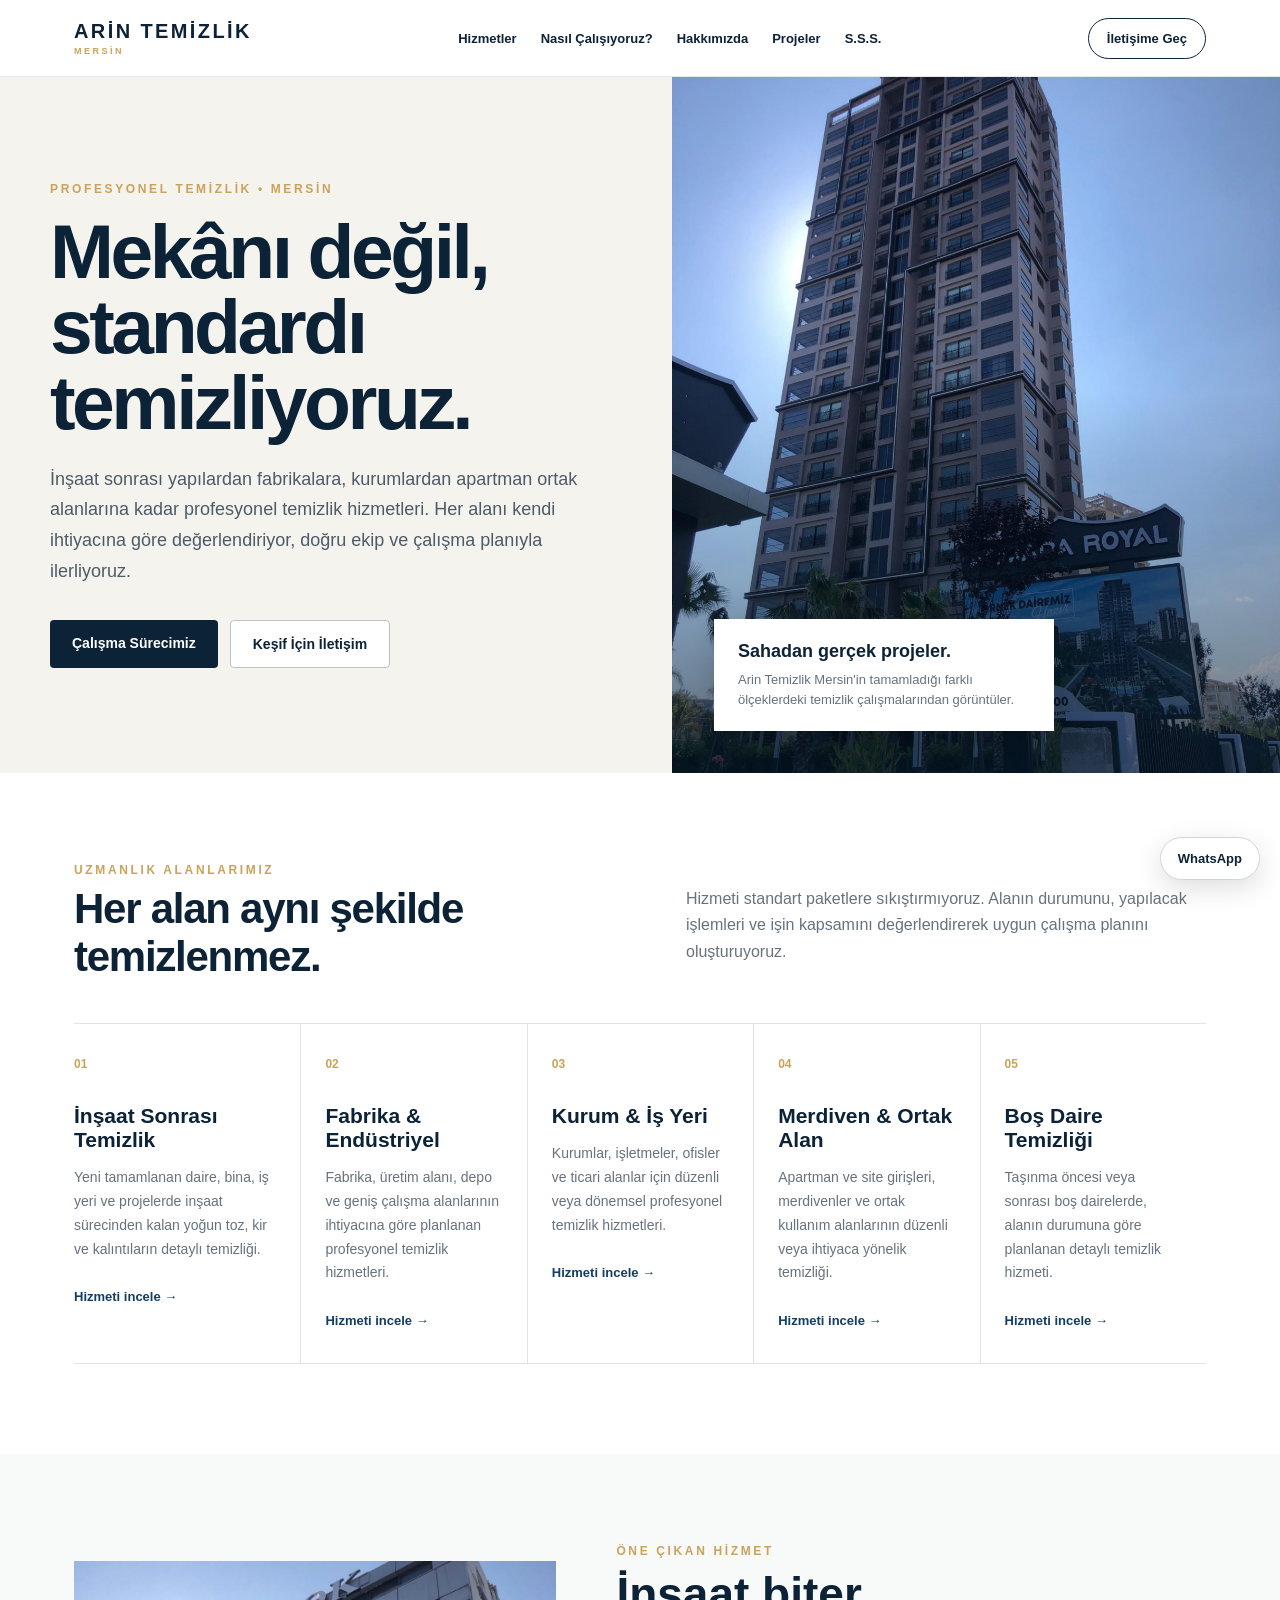
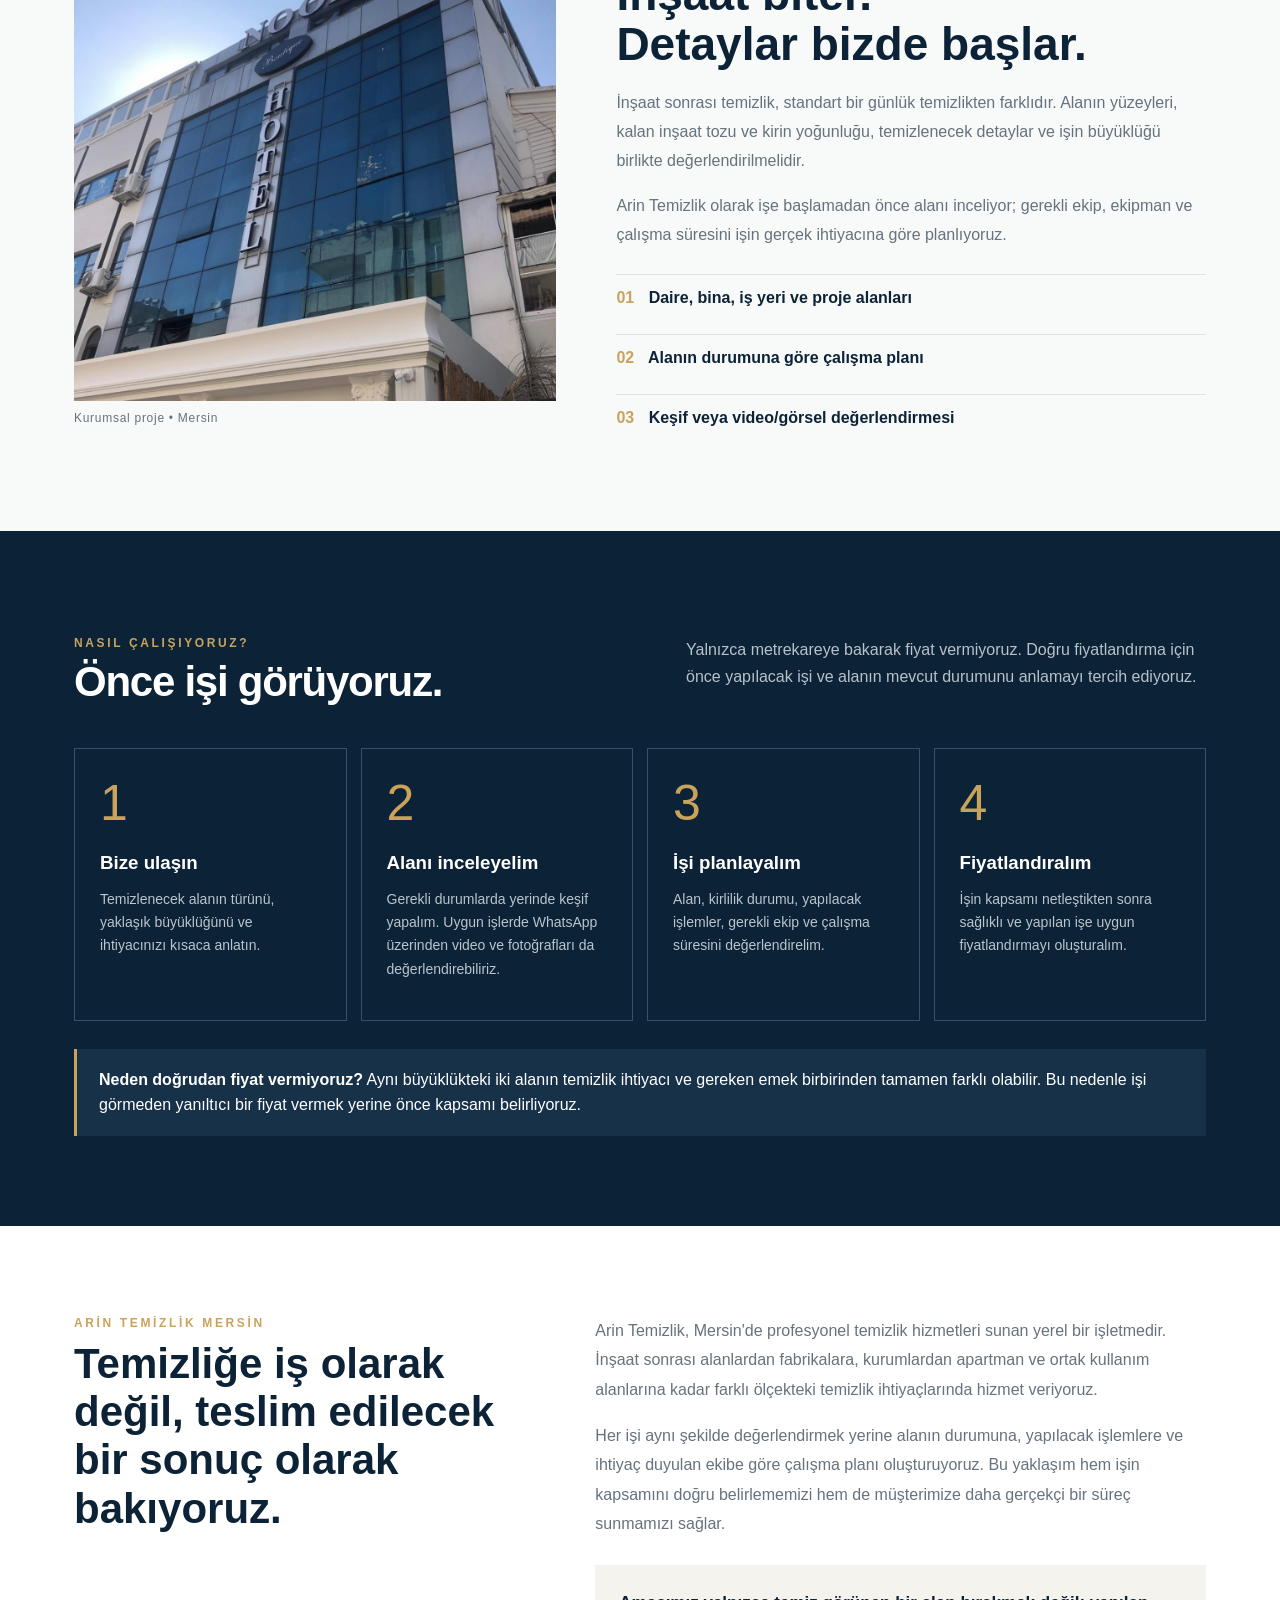
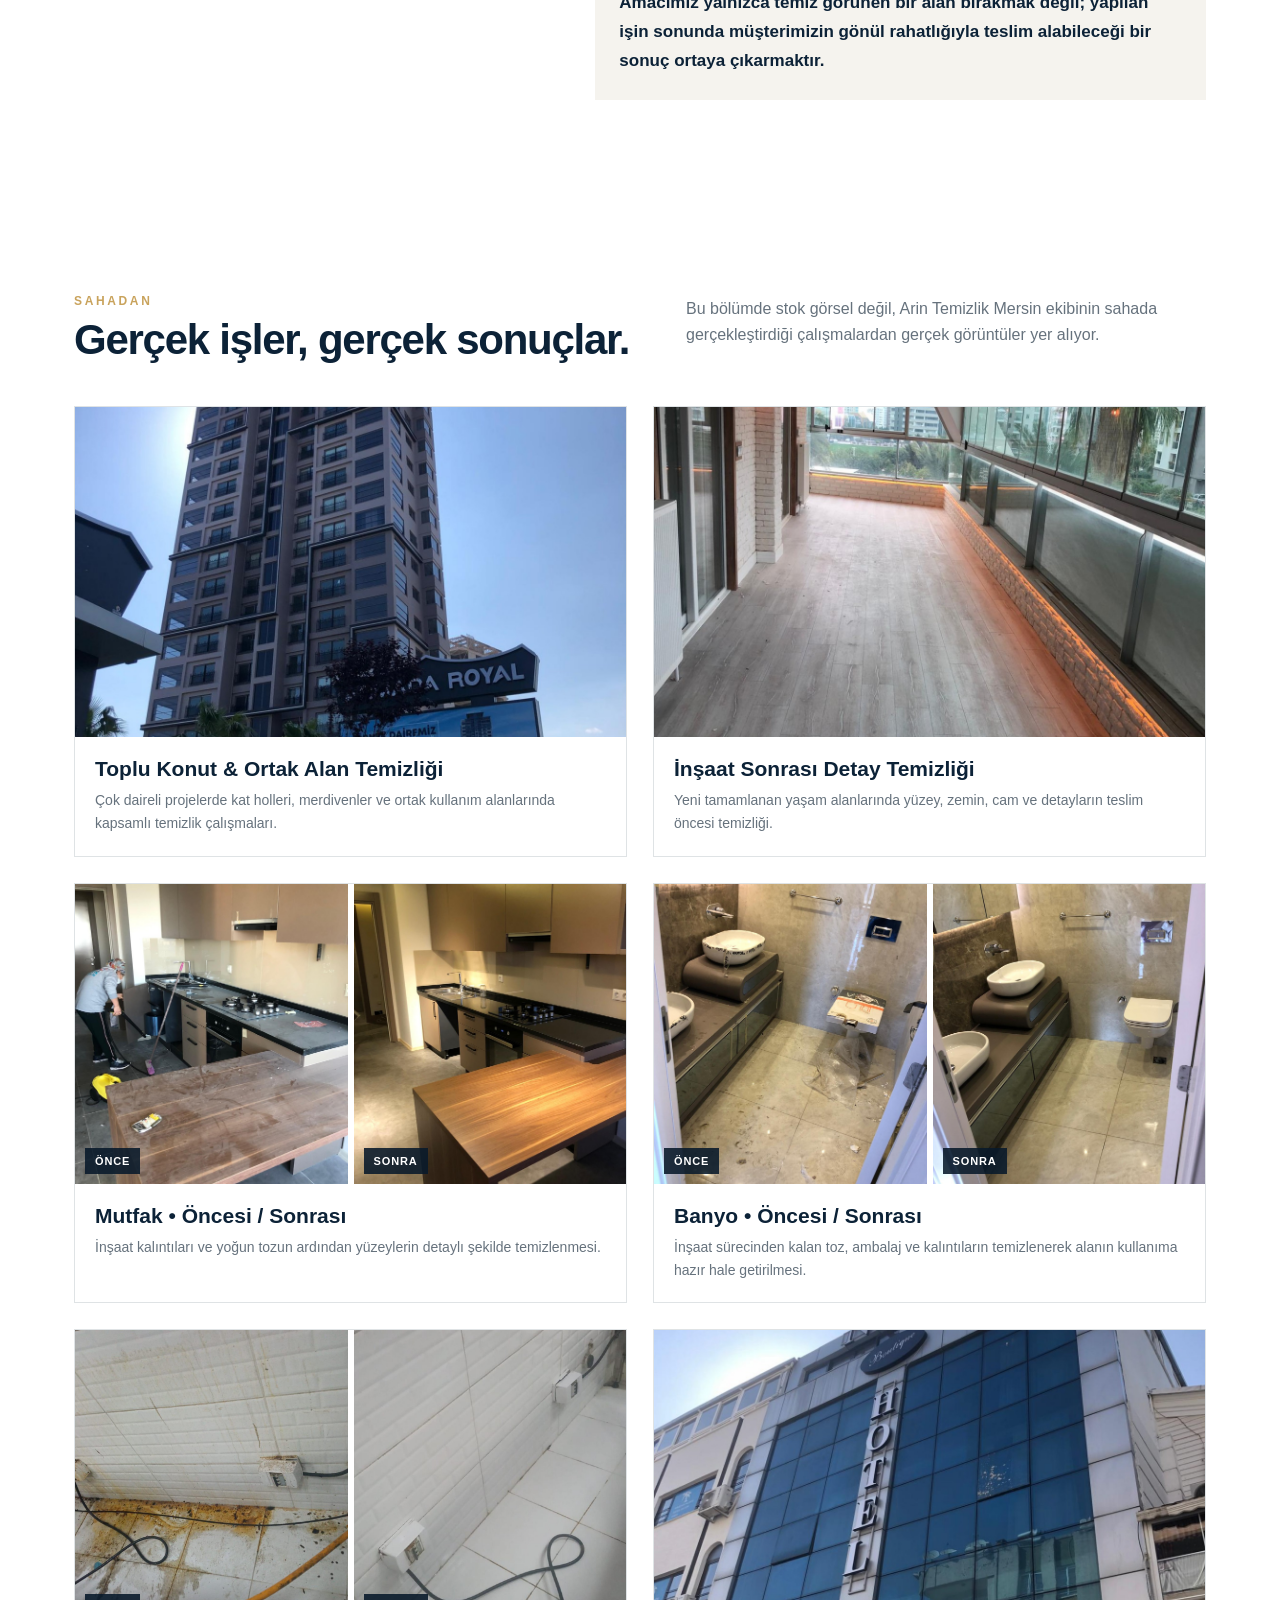
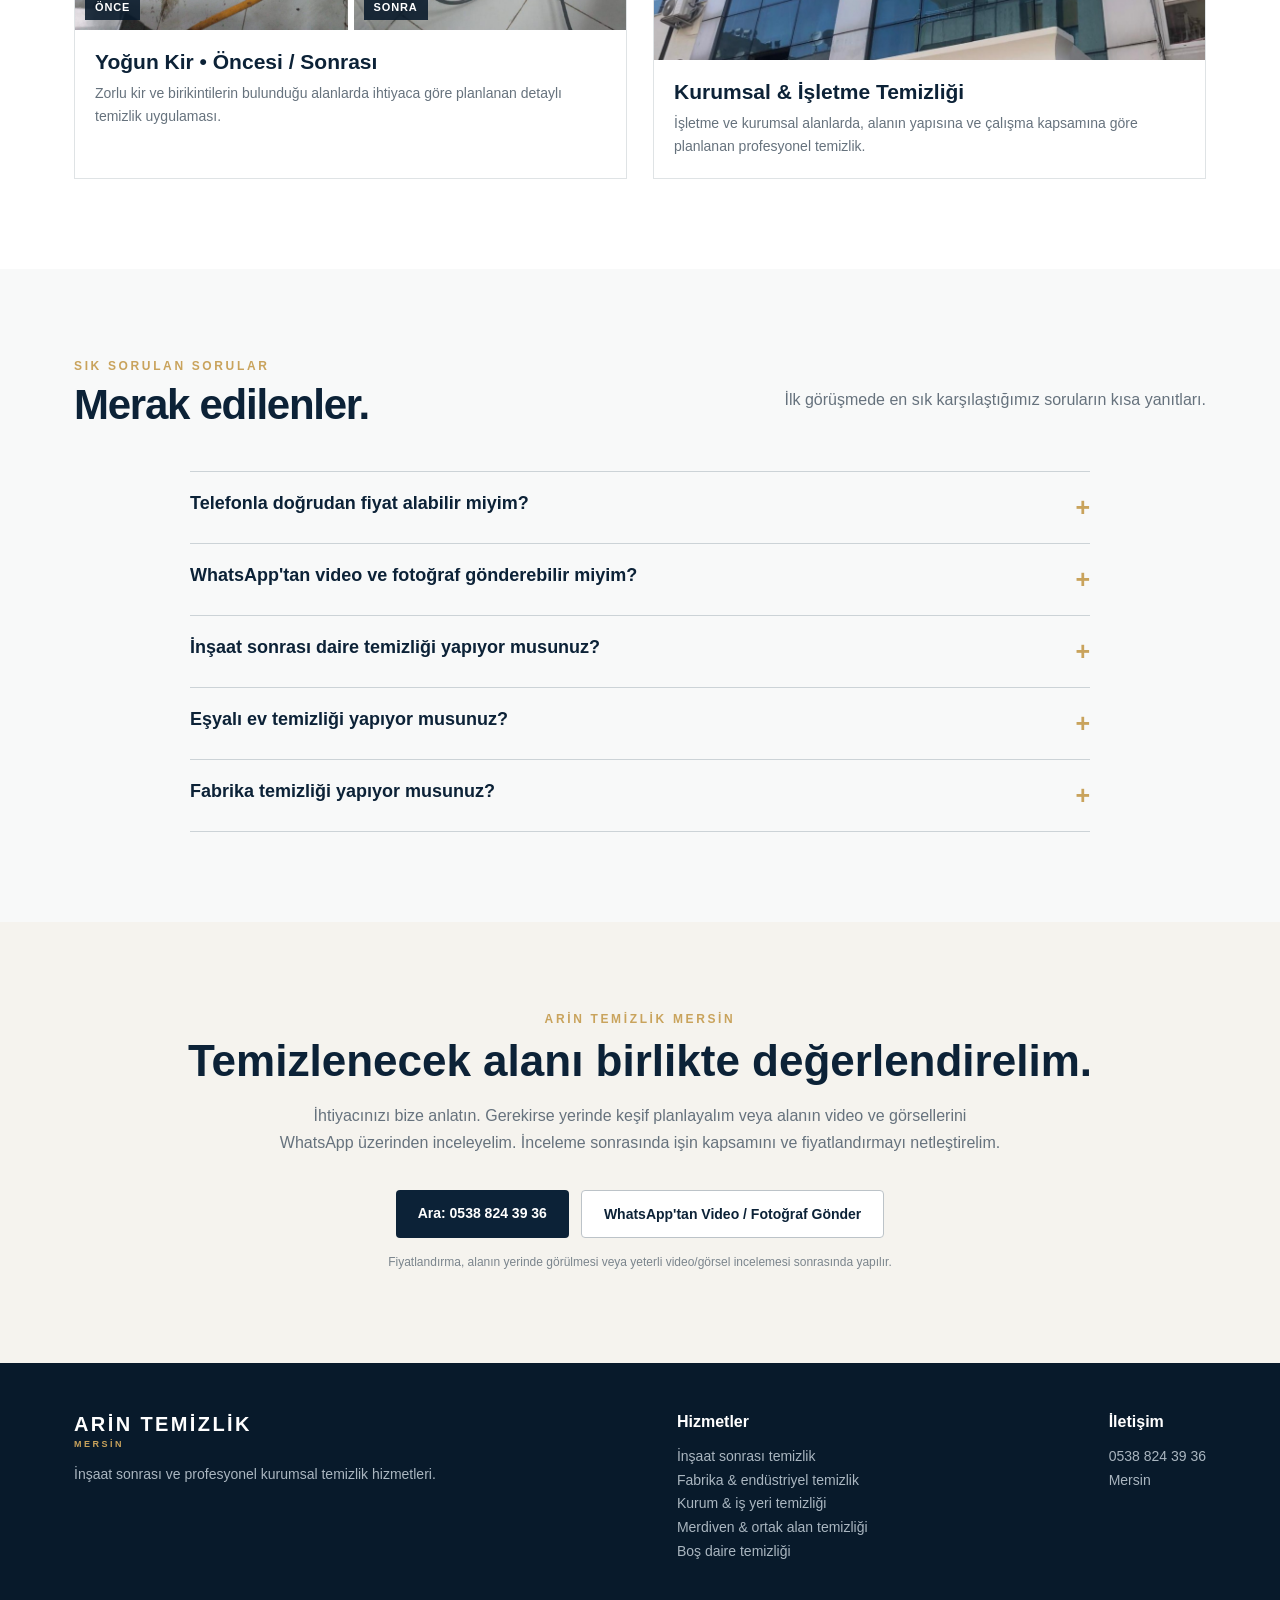
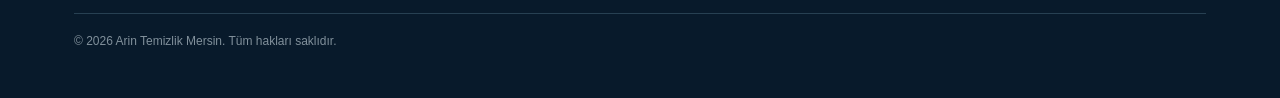
==== index.html @ 048e4264 "Add files via upload" ====
<!doctype html>
<html lang="tr">
<head>
<meta charset="utf-8">
<meta name="viewport" content="width=device-width,initial-scale=1">
<title>Mersin Temizlik Firması | Arin Temizlik Mersin</title>
<meta name="description" content="Arin Temizlik Mersin; inşaat sonrası temizlik, fabrika ve endüstriyel temizlik, kurum, iş yeri, merdiven ve ortak alan temizliği hizmetleri sunar.">
<meta name="robots" content="index,follow,max-image-preview:large">
<link rel="canonical" href="https://arintemizlikmersin.com/">
<meta name="theme-color" content="#0c2237">
<meta property="og:locale" content="tr_TR">
<meta property="og:title" content="Mersin Temizlik Firması | Arin Temizlik Mersin">
<meta property="og:description" content="Mersin'de inşaat sonrası, fabrika, kurum, iş yeri, merdiven ve ortak alan temizliği. Alanı değerlendiriyor, ihtiyaca göre çalışma planı oluşturuyoruz.">
<meta property="og:type" content="website">
<meta property="og:url" content="https://arintemizlikmersin.com/">
<meta property="og:site_name" content="Arin Temizlik Mersin">
<meta name="twitter:card" content="summary">
<meta name="twitter:title" content="Mersin Temizlik Firması | Arin Temizlik Mersin">
<meta name="twitter:description" content="Mersin'de profesyonel inşaat sonrası, fabrika, kurum, iş yeri ve ortak alan temizliği hizmetleri.">
<script type="application/ld+json">
{
  "@context": "https://schema.org",
  "@type": "LocalBusiness",
  "name": "Arin Temizlik Mersin",
  "url": "https://arintemizlikmersin.com/",
  "telephone": "+90 538 824 39 36",
  "description": "Mersin'de inşaat sonrası temizlik, fabrika ve endüstriyel temizlik, kurum ve iş yeri temizliği, merdiven ve ortak alan temizliği hizmetleri.",
  "areaServed": {
    "@type": "City",
    "name": "Mersin"
  },
  "hasOfferCatalog": {
    "@type": "OfferCatalog",
    "name": "Temizlik Hizmetleri",
    "itemListElement": [
      {"@type":"Offer","itemOffered":{"@type":"Service","name":"İnşaat Sonrası Temizlik"}},
      {"@type":"Offer","itemOffered":{"@type":"Service","name":"Fabrika ve Endüstriyel Temizlik"}},
      {"@type":"Offer","itemOffered":{"@type":"Service","name":"Kurum ve İş Yeri Temizliği"}},
      {"@type":"Offer","itemOffered":{"@type":"Service","name":"Merdiven ve Ortak Alan Temizliği"}}
    ]
  }
}
</script>
<style>
:root{--ink:#0c2237;--blue:#123e64;--gold:#c9a35c;--paper:#f5f3ee;--white:#fff;--muted:#66727d;--line:#dfe3e5}
*{box-sizing:border-box}html{scroll-behavior:smooth}body{margin:0;font-family:Inter,Segoe UI,Arial,sans-serif;color:var(--ink);background:#fff}a{text-decoration:none;color:inherit}.wrap{max-width:1180px;margin:auto;padding:0 24px}
header{position:sticky;top:0;z-index:20;background:rgba(255,255,255,.96);border-bottom:1px solid #e8e8e8;backdrop-filter:blur(8px)}nav{min-height:76px;display:flex;align-items:center;justify-content:space-between;gap:20px}.brand{font-weight:900;letter-spacing:.12em;font-size:20px}.brand small{display:block;font-size:9px;letter-spacing:.28em;color:var(--gold);margin-top:3px}.links{display:flex;gap:24px;font-size:13px;font-weight:750}.contact{padding:12px 18px;border:1px solid var(--ink);border-radius:999px;font-weight:800;font-size:13px}
.hero{min-height:680px;display:grid;grid-template-columns:1.05fr .95fr;background:var(--paper)}.hero-copy{padding:105px max(24px,calc((100vw - 1180px)/2));padding-right:60px;align-self:center}.eyebrow{font-size:12px;font-weight:800;letter-spacing:.22em;color:var(--gold);text-transform:uppercase}.hero h1{font-size:clamp(46px,6vw,82px);line-height:.98;margin:18px 0 24px;letter-spacing:-.045em}.hero p{font-size:18px;line-height:1.7;color:#4d5b67;max-width:620px}.actions{display:flex;gap:12px;margin-top:34px;flex-wrap:wrap}.btn{padding:15px 22px;border-radius:4px;font-weight:800;font-size:14px;display:inline-block}.primary{background:var(--ink);color:white}.secondary{border:1px solid #bcc3c8;background:white}.visual{min-height:620px;background:url("images/konut-projesi.jpg") center/cover no-repeat;display:flex;align-items:flex-end;padding:42px;position:relative;overflow:hidden}.visual:after{content:"";position:absolute;inset:0;background:linear-gradient(180deg,transparent 45%,rgba(8,26,43,.58))}.visual-card{position:relative;z-index:1;background:white;padding:22px 24px;width:340px;box-shadow:0 12px 40px #0003}.visual-card b{display:block;font-size:18px;margin-bottom:8px}.visual-card span{font-size:13px;color:var(--muted);line-height:1.5}
section{padding:90px 0}.section-head{display:flex;justify-content:space-between;gap:40px;align-items:end;margin-bottom:42px}.section-head h2{font-size:42px;margin:8px 0 0;letter-spacing:-.03em}.section-head p{max-width:520px;color:var(--muted);line-height:1.65}.services{display:grid;grid-template-columns:repeat(5,1fr);border-top:1px solid var(--line)}.service{padding:30px 24px 34px 0;border-bottom:1px solid var(--line)}.service+.service{padding-left:24px;border-left:1px solid var(--line)}.num{font-size:12px;color:var(--gold);font-weight:900}.service h3{font-size:21px;margin:32px 0 12px}.service p{color:var(--muted);font-size:14px;line-height:1.7}.service-link{display:inline-block;margin-top:14px;font-size:13px;font-weight:850;color:var(--blue)}
.featured{background:#f8f9f9}.featured-grid{display:grid;grid-template-columns:.9fr 1.1fr;gap:60px;align-items:center}.featured-card{min-height:440px;background:url("images/otel-projesi.jpg") center/cover no-repeat}.featured-copy h2{font-size:46px;line-height:1.08;margin:12px 0 20px}.featured-copy p{color:var(--muted);line-height:1.8}.ticks{display:grid;gap:13px;margin-top:25px}.tick{padding:14px 0;border-top:1px solid var(--line);font-weight:750}.tick span{color:var(--gold);margin-right:10px}
.process{background:var(--ink);color:white}.process .section-head p{color:#b8c2ca}.steps{display:grid;grid-template-columns:repeat(4,1fr);gap:14px}.step{border:1px solid #365067;padding:25px;min-height:235px}.step strong{font-size:50px;color:var(--gold);font-weight:300}.step h3{margin:20px 0 10px}.step p{color:#bac5cd;line-height:1.65;font-size:14px}.note{margin-top:28px;padding:18px 22px;background:#173149;border-left:3px solid var(--gold);line-height:1.6}
.about-grid{display:grid;grid-template-columns:.85fr 1.15fr;gap:70px}.about-grid h2{font-size:42px;line-height:1.15;margin:10px 0}.about-copy p{font-size:16px;color:var(--muted);line-height:1.85;margin-top:0}.promise{margin-top:26px;padding:24px;background:var(--paper);font-size:17px;line-height:1.7;font-weight:700}
.projects{display:grid;grid-template-columns:repeat(2,1fr);gap:26px}.project-card{border:1px solid var(--line);background:#fff;overflow:hidden}.project-card img{width:100%;height:330px;object-fit:cover;display:block}.project-copy{padding:20px}.project-copy h3{margin:0 0 8px;font-size:21px}.project-copy p{margin:0;color:var(--muted);font-size:14px;line-height:1.65}.before-after{display:grid;grid-template-columns:1fr 1fr;gap:6px}.before-after figure{margin:0;position:relative}.before-after img{height:300px}.before-after figcaption{position:absolute;left:10px;bottom:10px;background:rgba(8,26,43,.88);color:white;padding:7px 10px;font-size:11px;font-weight:800;letter-spacing:.08em}.caption{font-size:12px;letter-spacing:.06em;margin-top:10px;color:var(--muted)}
.faq{background:#f8f9f9}.faq-list{max-width:900px;margin:auto}.faq details{border-top:1px solid #ccd3d7;padding:21px 0}.faq details:last-child{border-bottom:1px solid #ccd3d7}.faq summary{cursor:pointer;font-size:18px;font-weight:800;list-style:none;display:flex;justify-content:space-between;gap:20px}.faq summary:after{content:"+";color:var(--gold);font-size:25px}.faq details[open] summary:after{content:"–"}.faq details p{color:var(--muted);line-height:1.75;max-width:780px;margin:15px 0 3px}
.cta{background:var(--paper);text-align:center}.cta h2{font-size:44px;margin:10px 0 16px}.cta p{max-width:730px;margin:auto;color:var(--muted);line-height:1.7}.cta .actions{justify-content:center}.micro{font-size:12px!important;margin-top:14px!important;color:#7b858d!important}
.footer{background:#081a2b;color:white;padding:50px 0}.footer-grid{display:flex;justify-content:space-between;gap:30px}.footer p{color:#aab6c0;line-height:1.7;font-size:14px}.legal{margin-top:35px;padding-top:20px;border-top:1px solid #274052;color:#81909b;font-size:12px}.wa-float{position:fixed;right:20px;bottom:20px;z-index:30;background:#fff;border:1px solid #cfd5d9;box-shadow:0 8px 28px #0002;border-radius:999px;padding:13px 17px;font-weight:900;font-size:13px}
@media(max-width:900px){.links{display:none}.hero{grid-template-columns:1fr}.hero-copy{padding:70px 24px}.visual{min-height:420px}.services{grid-template-columns:1fr 1fr}.steps{grid-template-columns:1fr 1fr}.featured-grid,.about-grid{grid-template-columns:1fr}.projects{grid-template-columns:1fr}.footer-grid{display:block}.section-head{display:block}.service:nth-child(3){border-left:0;padding-left:0}.hero h1{font-size:52px}}
@media(max-width:560px){section{padding:68px 0}.services,.steps{grid-template-columns:1fr}.service+.service{border-left:0;padding-left:0}.contact{font-size:12px;padding:10px 12px}.cta h2,.section-head h2,.about-grid h2,.featured-copy h2{font-size:34px}.hero h1{font-size:46px}.visual{min-height:330px;padding:22px}.visual-card{width:100%}.wa-float{right:12px;bottom:12px}}
</style>
</head>
<body>
<header><div class="wrap"><nav><div class="brand">ARİN TEMİZLİK<small>MERSİN</small></div><div class="links"><a href="#hizmetler">Hizmetler</a><a href="#surec">Nasıl Çalışıyoruz?</a><a href="#hakkimizda">Hakkımızda</a><a href="#projeler">Projeler</a><a href="#sss">S.S.S.</a></div><a class="contact" href="#iletisim">İletişime Geç</a></nav></div></header>
<main>
<div class="hero"><div class="hero-copy"><div class="eyebrow">Profesyonel temizlik • Mersin</div><h1>Mekânı değil,<br>standardı temizliyoruz.</h1><p>İnşaat sonrası yapılardan fabrikalara, kurumlardan apartman ortak alanlarına kadar profesyonel temizlik hizmetleri. Her alanı kendi ihtiyacına göre değerlendiriyor, doğru ekip ve çalışma planıyla ilerliyoruz.</p><div class="actions"><a class="btn primary" href="#surec">Çalışma Sürecimiz</a><a class="btn secondary" href="#iletisim">Keşif İçin İletişim</a></div></div><div class="visual"><div class="visual-card"><b>Sahadan gerçek projeler.</b><span>Arin Temizlik Mersin'in tamamladığı farklı ölçeklerdeki temizlik çalışmalarından görüntüler.</span></div></div></div>
<section id="hizmetler"><div class="wrap"><div class="section-head"><div><div class="eyebrow">Uzmanlık alanlarımız</div><h2>Her alan aynı şekilde temizlenmez.</h2></div><p>Hizmeti standart paketlere sıkıştırmıyoruz. Alanın durumunu, yapılacak işlemleri ve işin kapsamını değerlendirerek uygun çalışma planını oluşturuyoruz.</p></div><div class="services">
<article class="service"><span class="num">01</span><h3><a href="insaat-sonrasi-temizlik-mersin.html">İnşaat Sonrası Temizlik</a></h3><p>Yeni tamamlanan daire, bina, iş yeri ve projelerde inşaat sürecinden kalan yoğun toz, kir ve kalıntıların detaylı temizliği.</p><a class="service-link" href="insaat-sonrasi-temizlik-mersin.html">Hizmeti incele →</a></article>
<article class="service"><span class="num">02</span><h3><a href="fabrika-endustriyel-temizlik-mersin.html">Fabrika & Endüstriyel</a></h3><p>Fabrika, üretim alanı, depo ve geniş çalışma alanlarının ihtiyacına göre planlanan profesyonel temizlik hizmetleri.</p><a class="service-link" href="fabrika-endustriyel-temizlik-mersin.html">Hizmeti incele →</a></article>
<article class="service"><span class="num">03</span><h3><a href="kurum-is-yeri-temizligi-mersin.html">Kurum & İş Yeri</a></h3><p>Kurumlar, işletmeler, ofisler ve ticari alanlar için düzenli veya dönemsel profesyonel temizlik hizmetleri.</p><a class="service-link" href="kurum-is-yeri-temizligi-mersin.html">Hizmeti incele →</a></article>
<article class="service"><span class="num">04</span><h3><a href="merdiven-ortak-alan-temizligi-mersin.html">Merdiven & Ortak Alan</a></h3><p>Apartman ve site girişleri, merdivenler ve ortak kullanım alanlarının düzenli veya ihtiyaca yönelik temizliği.</p><a class="service-link" href="merdiven-ortak-alan-temizligi-mersin.html">Hizmeti incele →</a></article>
<article class="service"><span class="num">05</span><h3><a href="bos-daire-temizligi-mersin.html">Boş Daire Temizliği</a></h3><p>Taşınma öncesi veya sonrası boş dairelerde, alanın durumuna göre planlanan detaylı temizlik hizmeti.</p><a class="service-link" href="bos-daire-temizligi-mersin.html">Hizmeti incele →</a></article>
</div></div></section>
<section class="featured"><div class="wrap"><div class="featured-grid"><div><div class="featured-card" role="img" aria-label="Arin Temizlik Mersin tarafından temizliği yapılan kurumsal proje"></div><div class="caption">Kurumsal proje • Mersin</div></div><div class="featured-copy"><div class="eyebrow">Öne çıkan hizmet</div><h2>İnşaat biter.<br>Detaylar bizde başlar.</h2><p>İnşaat sonrası temizlik, standart bir günlük temizlikten farklıdır. Alanın yüzeyleri, kalan inşaat tozu ve kirin yoğunluğu, temizlenecek detaylar ve işin büyüklüğü birlikte değerlendirilmelidir.</p><p>Arin Temizlik olarak işe başlamadan önce alanı inceliyor; gerekli ekip, ekipman ve çalışma süresini işin gerçek ihtiyacına göre planlıyoruz.</p><div class="ticks"><div class="tick"><span>01</span> Daire, bina, iş yeri ve proje alanları</div><div class="tick"><span>02</span> Alanın durumuna göre çalışma planı</div><div class="tick"><span>03</span> Keşif veya video/görsel değerlendirmesi</div></div></div></div></div></section>
<section class="process" id="surec"><div class="wrap"><div class="section-head"><div><div class="eyebrow">Nasıl çalışıyoruz?</div><h2>Önce işi görüyoruz.</h2></div><p>Yalnızca metrekareye bakarak fiyat vermiyoruz. Doğru fiyatlandırma için önce yapılacak işi ve alanın mevcut durumunu anlamayı tercih ediyoruz.</p></div><div class="steps"><div class="step"><strong>1</strong><h3>Bize ulaşın</h3><p>Temizlenecek alanın türünü, yaklaşık büyüklüğünü ve ihtiyacınızı kısaca anlatın.</p></div><div class="step"><strong>2</strong><h3>Alanı inceleyelim</h3><p>Gerekli durumlarda yerinde keşif yapalım. Uygun işlerde WhatsApp üzerinden video ve fotoğrafları da değerlendirebiliriz.</p></div><div class="step"><strong>3</strong><h3>İşi planlayalım</h3><p>Alan, kirlilik durumu, yapılacak işlemler, gerekli ekip ve çalışma süresini değerlendirelim.</p></div><div class="step"><strong>4</strong><h3>Fiyatlandıralım</h3><p>İşin kapsamı netleştikten sonra sağlıklı ve yapılan işe uygun fiyatlandırmayı oluşturalım.</p></div></div><div class="note"><b>Neden doğrudan fiyat vermiyoruz?</b> Aynı büyüklükteki iki alanın temizlik ihtiyacı ve gereken emek birbirinden tamamen farklı olabilir. Bu nedenle işi görmeden yanıltıcı bir fiyat vermek yerine önce kapsamı belirliyoruz.</div></div></section>
<section id="hakkimizda"><div class="wrap"><div class="about-grid"><div><div class="eyebrow">Arin Temizlik Mersin</div><h2>Temizliğe iş olarak değil, teslim edilecek bir sonuç olarak bakıyoruz.</h2></div><div class="about-copy"><p>Arin Temizlik, Mersin'de profesyonel temizlik hizmetleri sunan yerel bir işletmedir. İnşaat sonrası alanlardan fabrikalara, kurumlardan apartman ve ortak kullanım alanlarına kadar farklı ölçekteki temizlik ihtiyaçlarında hizmet veriyoruz.</p><p>Her işi aynı şekilde değerlendirmek yerine alanın durumuna, yapılacak işlemlere ve ihtiyaç duyulan ekibe göre çalışma planı oluşturuyoruz. Bu yaklaşım hem işin kapsamını doğru belirlememizi hem de müşterimize daha gerçekçi bir süreç sunmamızı sağlar.</p><div class="promise">Amacımız yalnızca temiz görünen bir alan bırakmak değil; yapılan işin sonunda müşterimizin gönül rahatlığıyla teslim alabileceği bir sonuç ortaya çıkarmaktır.</div></div></div></div></section>
<section id="projeler"><div class="wrap"><div class="section-head"><div><div class="eyebrow">Sahadan</div><h2>Gerçek işler, gerçek sonuçlar.</h2></div><p>Bu bölümde stok görsel değil, Arin Temizlik Mersin ekibinin sahada gerçekleştirdiği çalışmalardan gerçek görüntüler yer alıyor.</p></div><div class="projects" id="projects-grid">
<article class="project-card"><img src="images/konut-projesi.jpg" alt="Mersin'de büyük ölçekli konut projesi temizlik çalışması" loading="lazy"><div class="project-copy"><h3>Toplu Konut & Ortak Alan Temizliği</h3><p>Çok daireli projelerde kat holleri, merdivenler ve ortak kullanım alanlarında kapsamlı temizlik çalışmaları.</p></div></article>
<article class="project-card"><img src="images/balkon-temizlik.jpg" alt="Mersin inşaat sonrası balkon ve cam temizliği" loading="lazy"><div class="project-copy"><h3>İnşaat Sonrası Detay Temizliği</h3><p>Yeni tamamlanan yaşam alanlarında yüzey, zemin, cam ve detayların teslim öncesi temizliği.</p></div></article>
<article class="project-card"><div class="before-after"><figure><img src="images/mutfak-once.jpg" alt="İnşaat sonrası mutfak temizliği öncesi" loading="lazy"><figcaption>ÖNCE</figcaption></figure><figure><img src="images/mutfak-sonra.jpg" alt="İnşaat sonrası mutfak temizliği sonrası" loading="lazy"><figcaption>SONRA</figcaption></figure></div><div class="project-copy"><h3>Mutfak • Öncesi / Sonrası</h3><p>İnşaat kalıntıları ve yoğun tozun ardından yüzeylerin detaylı şekilde temizlenmesi.</p></div></article>
<article class="project-card"><div class="before-after"><figure><img src="images/banyo-once.jpg" alt="İnşaat sonrası banyo temizliği öncesi" loading="lazy"><figcaption>ÖNCE</figcaption></figure><figure><img src="images/banyo-sonra.jpg" alt="İnşaat sonrası banyo temizliği sonrası" loading="lazy"><figcaption>SONRA</figcaption></figure></div><div class="project-copy"><h3>Banyo • Öncesi / Sonrası</h3><p>İnşaat sürecinden kalan toz, ambalaj ve kalıntıların temizlenerek alanın kullanıma hazır hale getirilmesi.</p></div></article>
<article class="project-card"><div class="before-after"><figure><img src="images/yogun-kir-once.jpg" alt="Yoğun kirli yüzey temizlik öncesi" loading="lazy"><figcaption>ÖNCE</figcaption></figure><figure><img src="images/yogun-kir-sonra.jpg" alt="Yoğun kirli yüzey temizlik sonrası" loading="lazy"><figcaption>SONRA</figcaption></figure></div><div class="project-copy"><h3>Yoğun Kir • Öncesi / Sonrası</h3><p>Zorlu kir ve birikintilerin bulunduğu alanlarda ihtiyaca göre planlanan detaylı temizlik uygulaması.</p></div></article>
<article class="project-card"><img src="images/otel-projesi.jpg" alt="Mersin kurumsal işletme temizlik projesi" loading="lazy"><div class="project-copy"><h3>Kurumsal & İşletme Temizliği</h3><p>İşletme ve kurumsal alanlarda, alanın yapısına ve çalışma kapsamına göre planlanan profesyonel temizlik.</p></div></article>
</div></div></section>
<section class="faq" id="sss"><div class="wrap"><div class="section-head"><div><div class="eyebrow">Sık sorulan sorular</div><h2>Merak edilenler.</h2></div><p>İlk görüşmede en sık karşılaştığımız soruların kısa yanıtları.</p></div><div class="faq-list"><details><summary>Telefonla doğrudan fiyat alabilir miyim?</summary><p>Temizlik ihtiyacı her alanda farklı olduğu için yalnızca metrekare üzerinden fiyatlandırma yapmıyoruz. Alanı yerinde gördükten veya uygun durumlarda video ve fotoğrafları inceledikten sonra işin kapsamına göre fiyatlandırma yapıyoruz.</p></details><details><summary>WhatsApp'tan video ve fotoğraf gönderebilir miyim?</summary><p>Evet. Temizlenecek alanı mümkün olduğunca detaylı gösterecek video ve fotoğrafları WhatsApp üzerinden gönderebilirsiniz. Görseller yeterli olmadığında yerinde keşif planlayabiliriz.</p></details><details><summary>İnşaat sonrası daire temizliği yapıyor musunuz?</summary><p>Evet. İnşaat sonrası temizlik temel hizmetlerimizden biridir. Yeni tamamlanan daire, bina, iş yeri ve proje alanlarını işin durumuna göre değerlendiriyoruz.</p></details><details><summary>Eşyalı ev temizliği yapıyor musunuz?</summary><p>Hayır. Hizmetlerimiz ağırlıklı olarak inşaat sonrası alanlar, fabrikalar, kurumlar, iş yerleri, apartmanlar, merdivenler ve ortak kullanım alanlarına yöneliktir.</p></details><details><summary>Fabrika temizliği yapıyor musunuz?</summary><p>Evet. Fabrika, üretim alanı ve depo gibi geniş alanlarda yapılacak çalışma incelendikten sonra gerekli ekip ve çalışma planı oluşturulur.</p></details></div></div></section>
<section class="cta" id="iletisim"><div class="wrap"><div class="eyebrow">Arin Temizlik Mersin</div><h2>Temizlenecek alanı birlikte değerlendirelim.</h2><p>İhtiyacınızı bize anlatın. Gerekirse yerinde keşif planlayalım veya alanın video ve görsellerini WhatsApp üzerinden inceleyelim. İnceleme sonrasında işin kapsamını ve fiyatlandırmayı netleştirelim.</p><div class="actions"><a class="btn primary" href="tel:+905388243936">Ara: 0538 824 39 36</a><a class="btn secondary" href="https://wa.me/905388243936?text=Merhaba%2C%20Arin%20Temizlik%27ten%20hizmet%20hakk%C4%B1nda%20bilgi%20almak%20istiyorum.%20Temizlenecek%20alan%C4%B1n%20video%20ve%20foto%C4%9Fraflar%C4%B1n%C4%B1%20payla%C5%9Fabilirim." target="_blank" rel="noopener">WhatsApp'tan Video / Fotoğraf Gönder</a></div><p class="micro">Fiyatlandırma, alanın yerinde görülmesi veya yeterli video/görsel incelemesi sonrasında yapılır.</p></div></section>
</main>
<footer class="footer"><div class="wrap"><div class="footer-grid"><div><div class="brand">ARİN TEMİZLİK<small>MERSİN</small></div><p>İnşaat sonrası ve profesyonel kurumsal temizlik hizmetleri.</p></div><div><b>Hizmetler</b><p><a href="insaat-sonrasi-temizlik-mersin.html">İnşaat sonrası temizlik</a><br><a href="fabrika-endustriyel-temizlik-mersin.html">Fabrika & endüstriyel temizlik</a><br><a href="kurum-is-yeri-temizligi-mersin.html">Kurum & iş yeri temizliği</a><br><a href="merdiven-ortak-alan-temizligi-mersin.html">Merdiven & ortak alan temizliği</a><br><a href="bos-daire-temizligi-mersin.html">Boş daire temizliği</a></p></div><div><b>İletişim</b><p><a href="tel:+905388243936">0538 824 39 36</a><br>Mersin</p></div></div><div class="legal">© 2026 Arin Temizlik Mersin. Tüm hakları saklıdır.</div></div></footer>
<a class="wa-float" href="https://wa.me/905388243936?text=Merhaba%2C%20Arin%20Temizlik%27ten%20hizmet%20hakk%C4%B1nda%20bilgi%20almak%20istiyorum.%20Temizlenecek%20alan%C4%B1n%20video%20ve%20foto%C4%9Fraflar%C4%B1n%C4%B1%20payla%C5%9Fabilirim." target="_blank" rel="noopener">WhatsApp</a>

<script>
(function () {
  const grid = document.getElementById('projects-grid');
  if (!grid) return;

  function esc(value) {
    return String(value || '').replace(/[&<>"']/g, function (c) {
      return {'&':'&amp;','<':'&lt;','>':'&gt;','"':'&quot;',"'":'&#039;'}[c];
    });
  }

  function normalizePath(p) {
    if (!p) return '';
    return p.startsWith('/') ? p : '/' + p;
  }

  fetch('/content/projects.json', { cache: 'no-store' })
    .then(function (r) {
      if (!r.ok) throw new Error('project data not found');
      return r.json();
    })
    .then(function (data) {
      if (!data || !Array.isArray(data.projects) || !data.projects.length) return;

      const cards = data.projects.map(function (p) {
        const title = esc(p.title);
        const desc = esc(p.description);
        const alt = esc(p.alt || p.title || 'Arin Temizlik Mersin proje fotoğrafı');

        if (p.type === 'before_after' && p.image_before && p.image_after) {
          return '<article class="project-card">' +
            '<div class="before-after">' +
              '<figure><img src="' + esc(normalizePath(p.image_before)) + '" alt="' + alt + ' öncesi" loading="lazy"><figcaption>ÖNCE</figcaption></figure>' +
              '<figure><img src="' + esc(normalizePath(p.image_after)) + '" alt="' + alt + ' sonrası" loading="lazy"><figcaption>SONRA</figcaption></figure>' +
            '</div>' +
            '<div class="project-copy"><h3>' + title + '</h3><p>' + desc + '</p></div>' +
          '</article>';
        }

        if (p.image) {
          return '<article class="project-card">' +
            '<img src="' + esc(normalizePath(p.image)) + '" alt="' + alt + '" loading="lazy">' +
            '<div class="project-copy"><h3>' + title + '</h3><p>' + desc + '</p></div>' +
          '</article>';
        }

        return '';
      }).join('');

      if (cards) grid.innerHTML = cards;
    })
    .catch(function () {
      // Mevcut HTML kartları yedek olarak ekranda kalır.
    });
})();
</script>

</body>
</html>
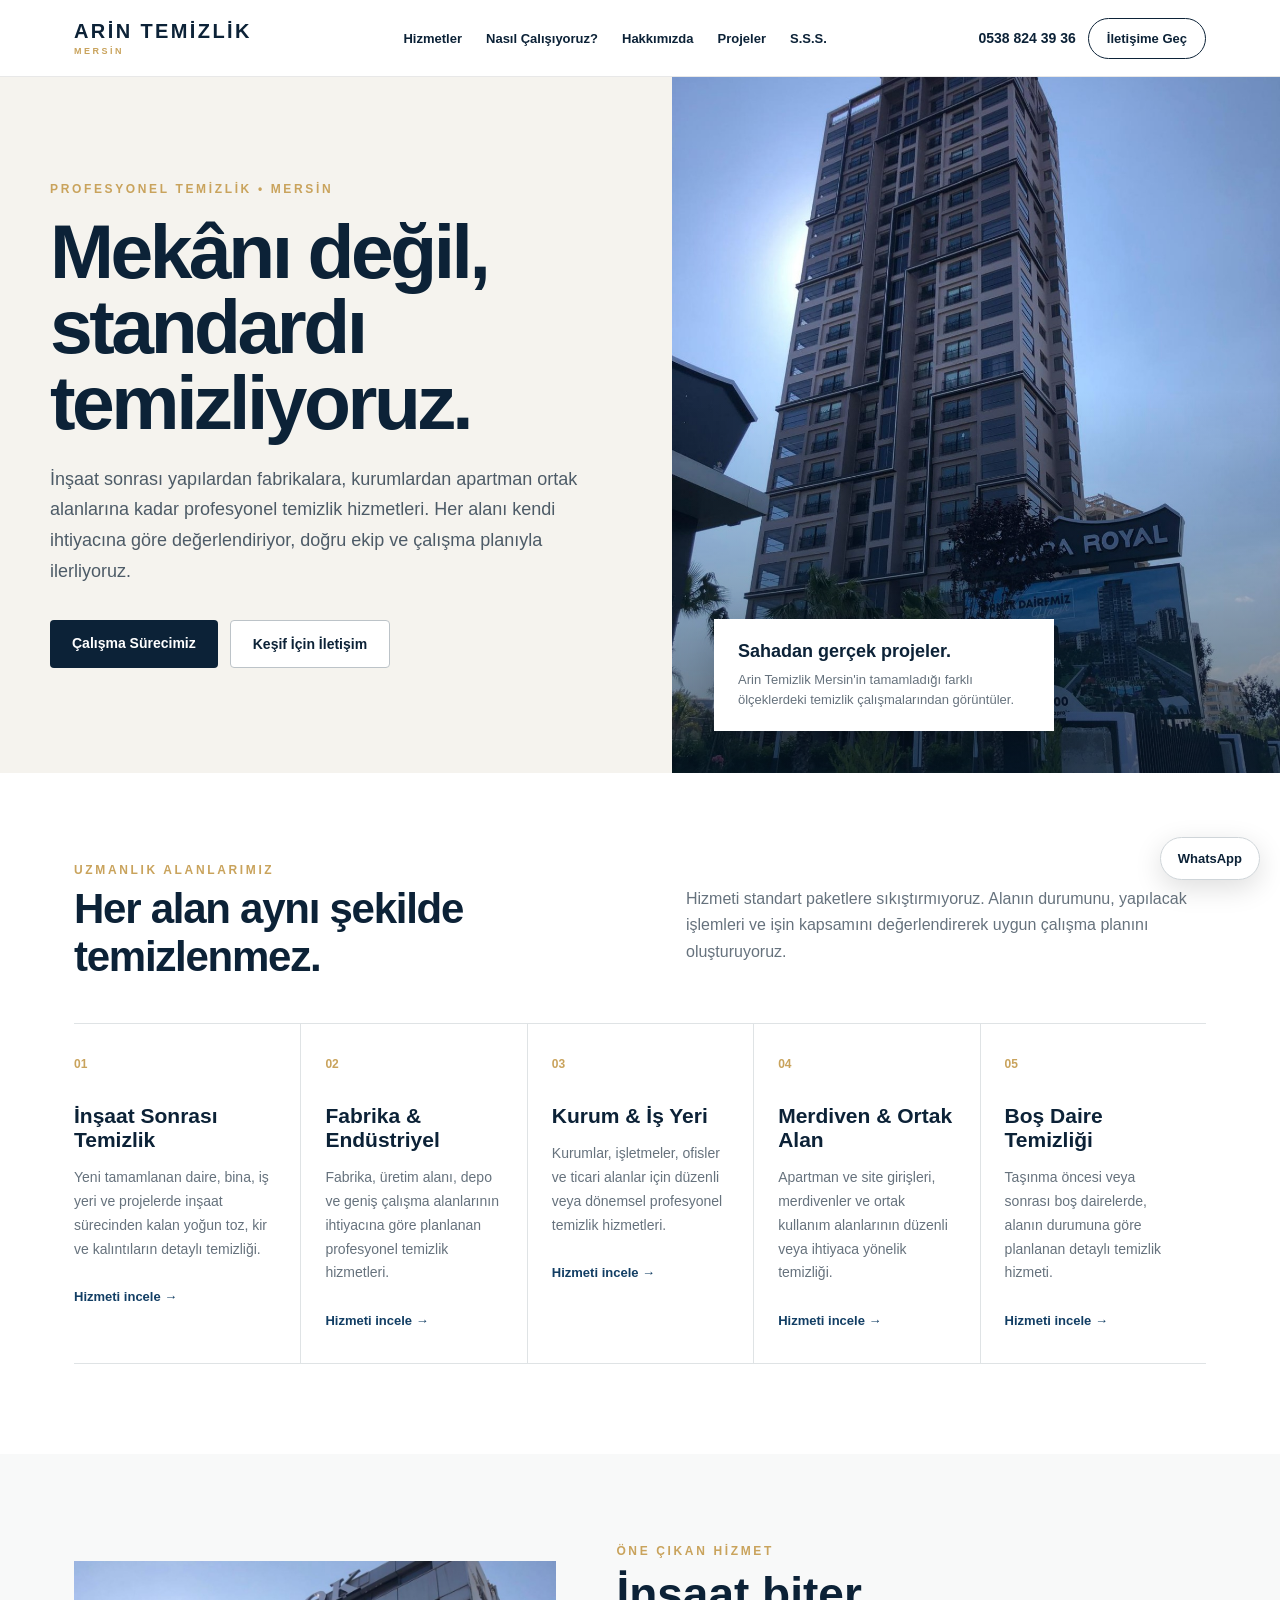
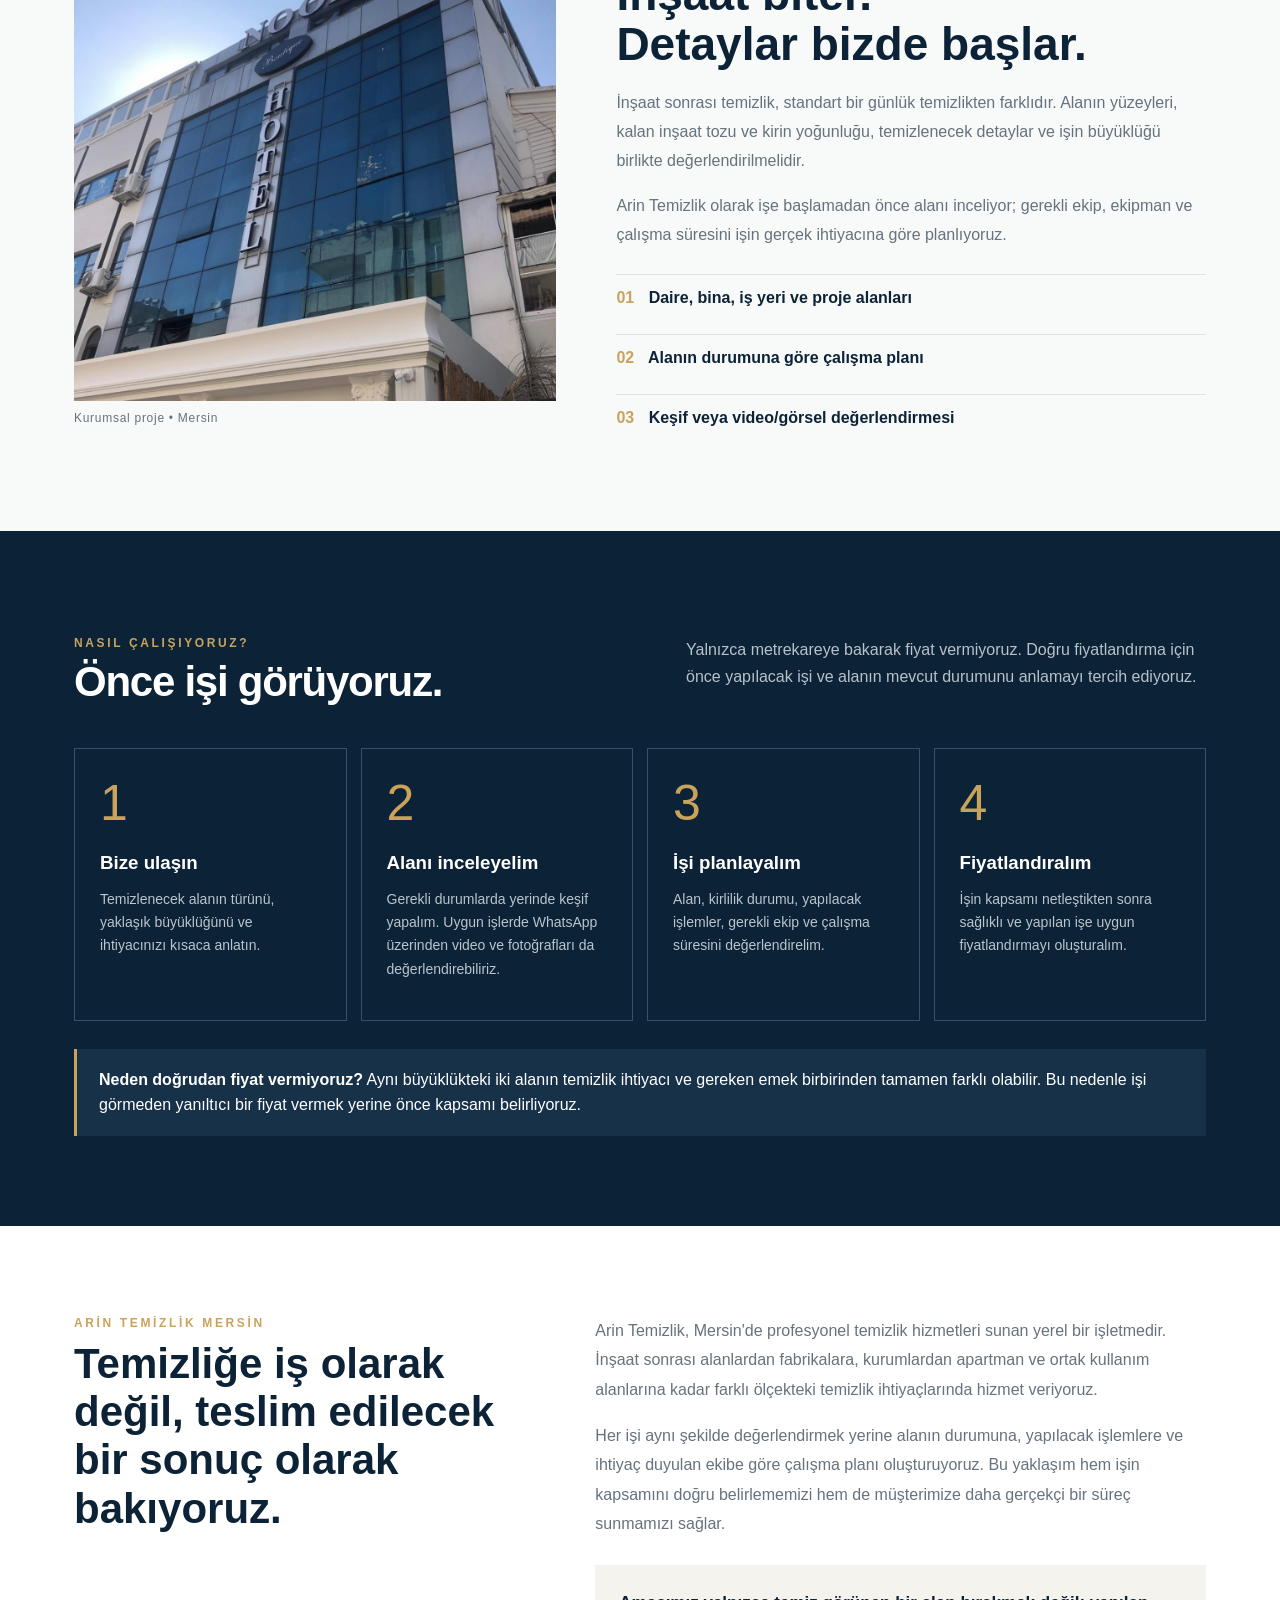
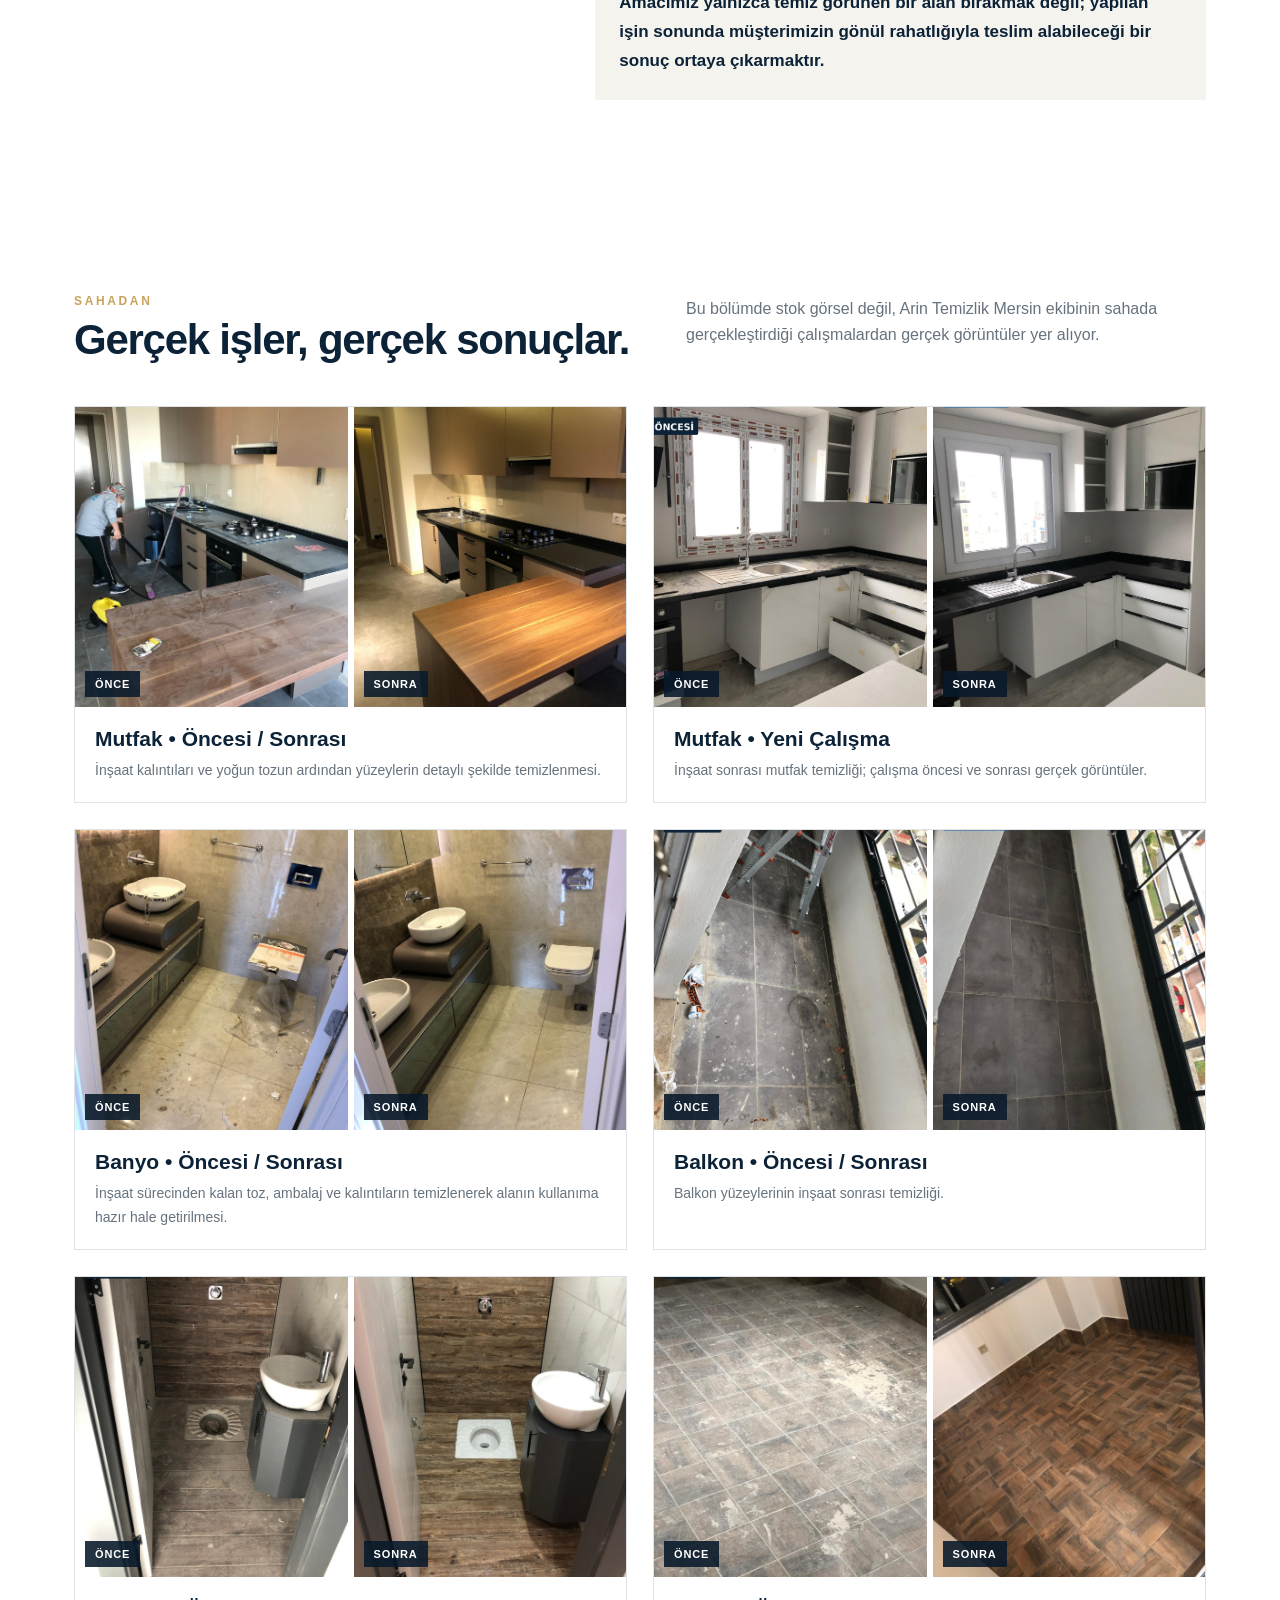
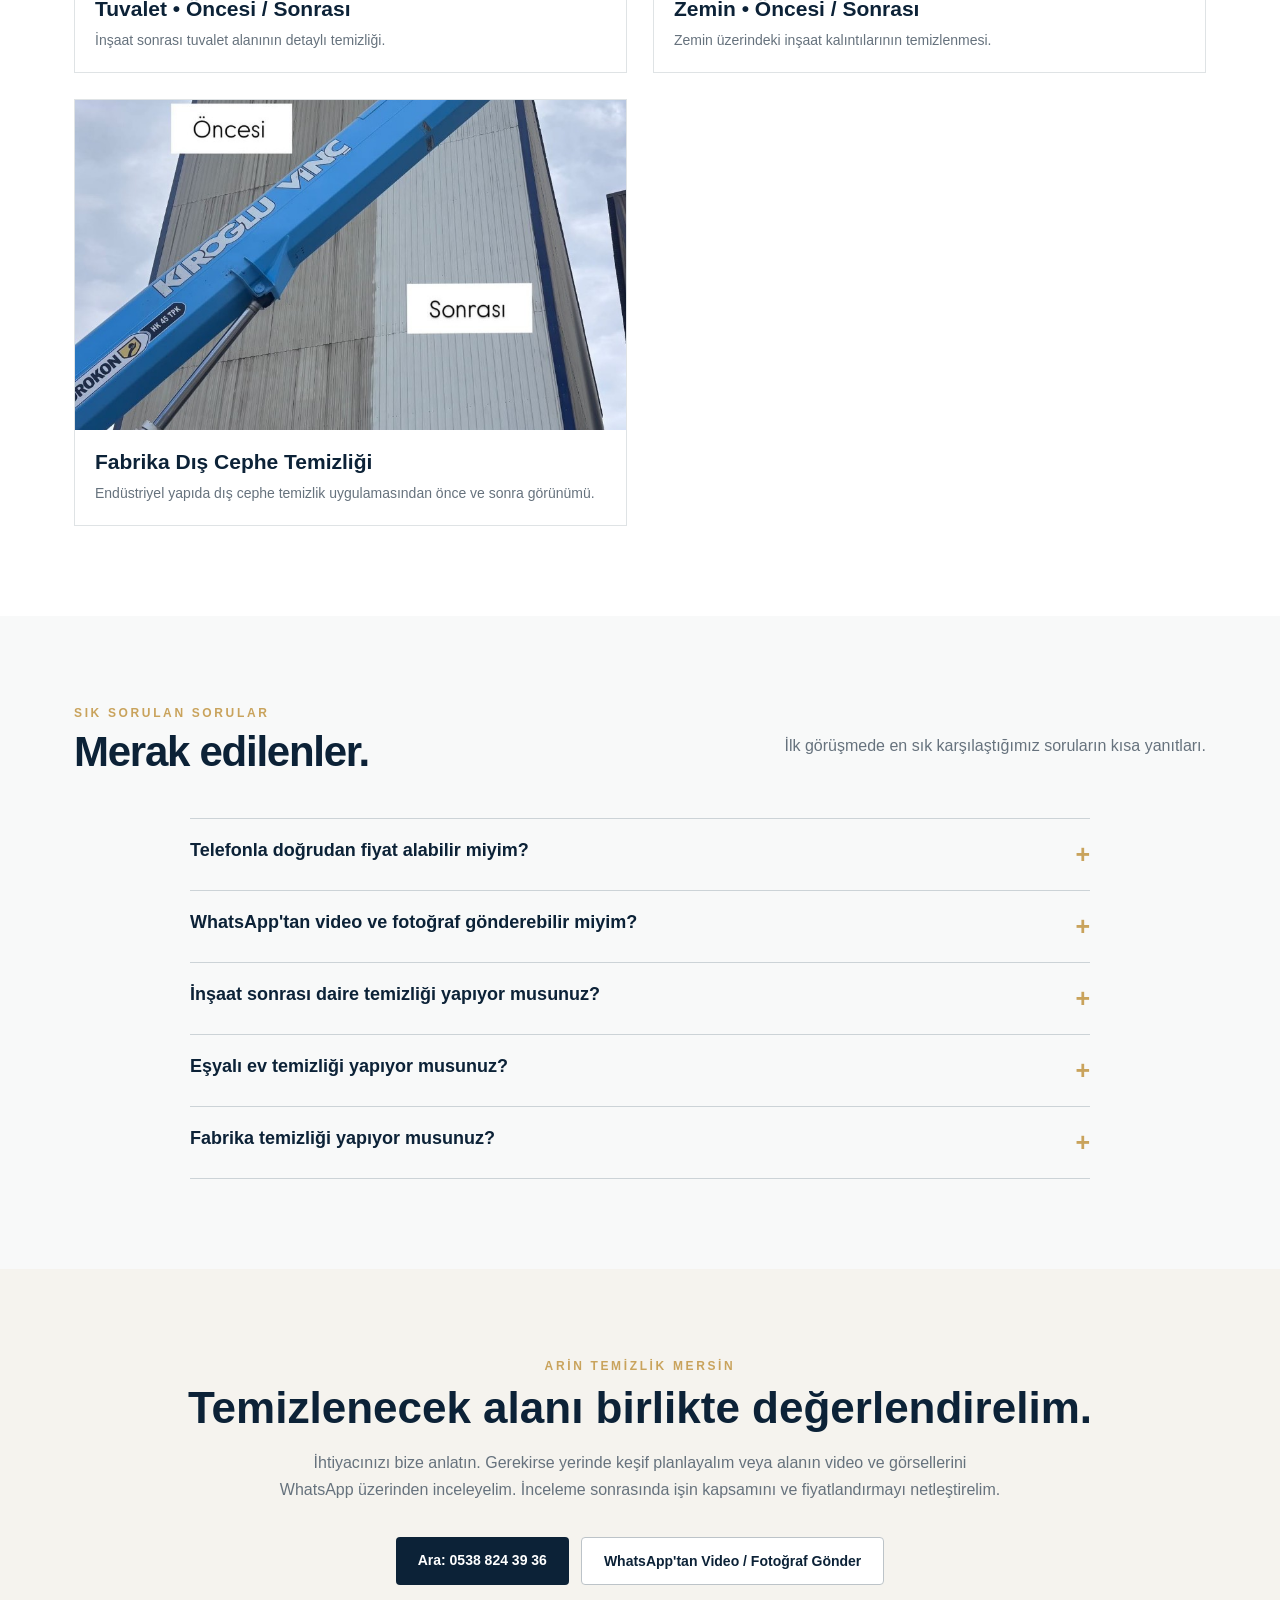
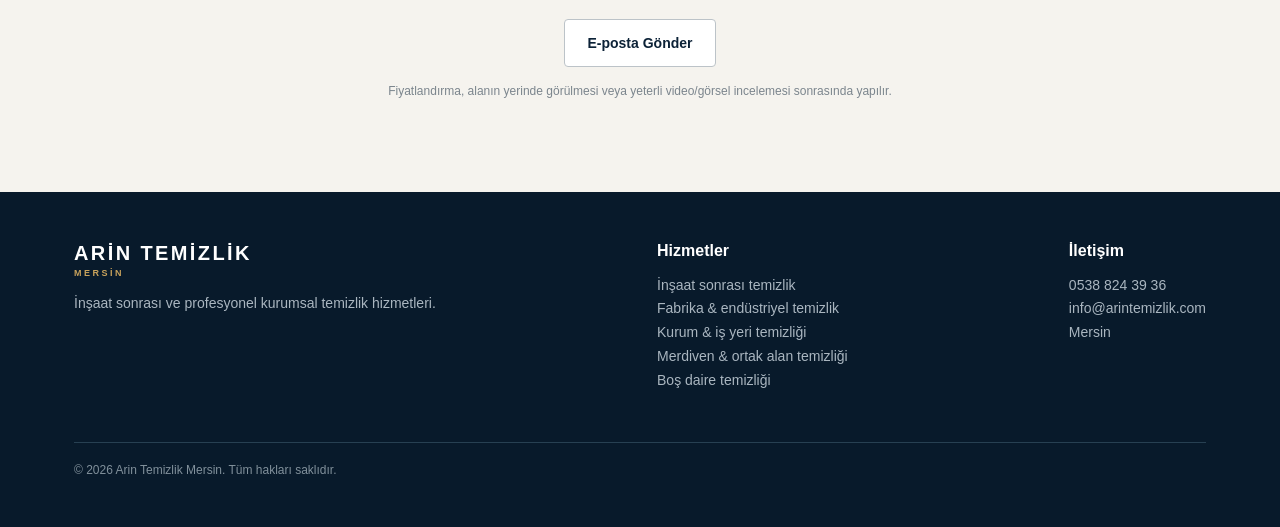
==== commit 24fcbfb2: "Show phone number in site header and add email contact link" ====
--- a/index.html
+++ b/index.html
@@ -3,7 +3,7 @@
 <head>
 <meta charset="utf-8">
 <meta name="viewport" content="width=device-width,initial-scale=1">
-<title>Mersin Temizlik Firması | Arin Temizlik Mersin</title>
+<title>Mersin Temizlik Şirketi | Arin Temizlik Mersin</title>
 <meta name="description" content="Arin Temizlik Mersin; inşaat sonrası temizlik, fabrika ve endüstriyel temizlik, kurum, iş yeri, merdiven ve ortak alan temizliği hizmetleri sunar.">
 <meta name="robots" content="index,follow,max-image-preview:large">
 <link rel="canonical" href="https://arintemizlikmersin.com/">
@@ -59,7 +59,7 @@
 </style>
 </head>
 <body>
-<header><div class="wrap"><nav><div class="brand">ARİN TEMİZLİK<small>MERSİN</small></div><div class="links"><a href="#hizmetler">Hizmetler</a><a href="#surec">Nasıl Çalışıyoruz?</a><a href="#hakkimizda">Hakkımızda</a><a href="#projeler">Projeler</a><a href="#sss">S.S.S.</a></div><a class="contact" href="#iletisim">İletişime Geç</a></nav></div></header>
+<header><div class="wrap"><nav><div class="brand">ARİN TEMİZLİK<small>MERSİN</small></div><div class="links"><a href="#hizmetler">Hizmetler</a><a href="#surec">Nasıl Çalışıyoruz?</a><a href="#hakkimizda">Hakkımızda</a><a href="#projeler">Projeler</a><a href="#sss">S.S.S.</a></div><div style="display:flex;align-items:center;gap:12px;flex-wrap:wrap;justify-content:flex-end"><a href="tel:+905388243936" style="font-weight:800;white-space:nowrap;font-size:14px" aria-label="Arin Temizlik Mersin telefon numarası">0538 824 39 36</a><a class="contact" href="#iletisim">İletişime Geç</a></div></nav></div></header>
 <main>
 <div class="hero"><div class="hero-copy"><div class="eyebrow">Profesyonel temizlik • Mersin</div><h1>Mekânı değil,<br>standardı temizliyoruz.</h1><p>İnşaat sonrası yapılardan fabrikalara, kurumlardan apartman ortak alanlarına kadar profesyonel temizlik hizmetleri. Her alanı kendi ihtiyacına göre değerlendiriyor, doğru ekip ve çalışma planıyla ilerliyoruz.</p><div class="actions"><a class="btn primary" href="#surec">Çalışma Sürecimiz</a><a class="btn secondary" href="#iletisim">Keşif İçin İletişim</a></div></div><div class="visual"><div class="visual-card"><b>Sahadan gerçek projeler.</b><span>Arin Temizlik Mersin'in tamamladığı farklı ölçeklerdeki temizlik çalışmalarından görüntüler.</span></div></div></div>
 <section id="hizmetler"><div class="wrap"><div class="section-head"><div><div class="eyebrow">Uzmanlık alanlarımız</div><h2>Her alan aynı şekilde temizlenmez.</h2></div><p>Hizmeti standart paketlere sıkıştırmıyoruz. Alanın durumunu, yapılacak işlemleri ve işin kapsamını değerlendirerek uygun çalışma planını oluşturuyoruz.</p></div><div class="services">
@@ -81,9 +81,9 @@
 <article class="project-card"><img src="images/otel-projesi.jpg" alt="Mersin kurumsal işletme temizlik projesi" loading="lazy"><div class="project-copy"><h3>Kurumsal & İşletme Temizliği</h3><p>İşletme ve kurumsal alanlarda, alanın yapısına ve çalışma kapsamına göre planlanan profesyonel temizlik.</p></div></article>
 </div></div></section>
 <section class="faq" id="sss"><div class="wrap"><div class="section-head"><div><div class="eyebrow">Sık sorulan sorular</div><h2>Merak edilenler.</h2></div><p>İlk görüşmede en sık karşılaştığımız soruların kısa yanıtları.</p></div><div class="faq-list"><details><summary>Telefonla doğrudan fiyat alabilir miyim?</summary><p>Temizlik ihtiyacı her alanda farklı olduğu için yalnızca metrekare üzerinden fiyatlandırma yapmıyoruz. Alanı yerinde gördükten veya uygun durumlarda video ve fotoğrafları inceledikten sonra işin kapsamına göre fiyatlandırma yapıyoruz.</p></details><details><summary>WhatsApp'tan video ve fotoğraf gönderebilir miyim?</summary><p>Evet. Temizlenecek alanı mümkün olduğunca detaylı gösterecek video ve fotoğrafları WhatsApp üzerinden gönderebilirsiniz. Görseller yeterli olmadığında yerinde keşif planlayabiliriz.</p></details><details><summary>İnşaat sonrası daire temizliği yapıyor musunuz?</summary><p>Evet. İnşaat sonrası temizlik temel hizmetlerimizden biridir. Yeni tamamlanan daire, bina, iş yeri ve proje alanlarını işin durumuna göre değerlendiriyoruz.</p></details><details><summary>Eşyalı ev temizliği yapıyor musunuz?</summary><p>Hayır. Hizmetlerimiz ağırlıklı olarak inşaat sonrası alanlar, fabrikalar, kurumlar, iş yerleri, apartmanlar, merdivenler ve ortak kullanım alanlarına yöneliktir.</p></details><details><summary>Fabrika temizliği yapıyor musunuz?</summary><p>Evet. Fabrika, üretim alanı ve depo gibi geniş alanlarda yapılacak çalışma incelendikten sonra gerekli ekip ve çalışma planı oluşturulur.</p></details></div></div></section>
-<section class="cta" id="iletisim"><div class="wrap"><div class="eyebrow">Arin Temizlik Mersin</div><h2>Temizlenecek alanı birlikte değerlendirelim.</h2><p>İhtiyacınızı bize anlatın. Gerekirse yerinde keşif planlayalım veya alanın video ve görsellerini WhatsApp üzerinden inceleyelim. İnceleme sonrasında işin kapsamını ve fiyatlandırmayı netleştirelim.</p><div class="actions"><a class="btn primary" href="tel:+905388243936">Ara: 0538 824 39 36</a><a class="btn secondary" href="https://wa.me/905388243936?text=Merhaba%2C%20Arin%20Temizlik%27ten%20hizmet%20hakk%C4%B1nda%20bilgi%20almak%20istiyorum.%20Temizlenecek%20alan%C4%B1n%20video%20ve%20foto%C4%9Fraflar%C4%B1n%C4%B1%20payla%C5%9Fabilirim." target="_blank" rel="noopener">WhatsApp'tan Video / Fotoğraf Gönder</a></div><p class="micro">Fiyatlandırma, alanın yerinde görülmesi veya yeterli video/görsel incelemesi sonrasında yapılır.</p></div></section>
+<section class="cta" id="iletisim"><div class="wrap"><div class="eyebrow">Arin Temizlik Mersin</div><h2>Temizlenecek alanı birlikte değerlendirelim.</h2><p>İhtiyacınızı bize anlatın. Gerekirse yerinde keşif planlayalım veya alanın video ve görsellerini WhatsApp üzerinden inceleyelim. İnceleme sonrasında işin kapsamını ve fiyatlandırmayı netleştirelim.</p><div class="actions"><a class="btn primary" href="tel:+905388243936">Ara: 0538 824 39 36</a><a class="btn secondary" href="https://wa.me/905388243936?text=Merhaba%2C%20Arin%20Temizlik%27ten%20hizmet%20hakk%C4%B1nda%20bilgi%20almak%20istiyorum.%20Temizlenecek%20alan%C4%B1n%20video%20ve%20foto%C4%9Fraflar%C4%B1n%C4%B1%20payla%C5%9Fabilirim." target="_blank" rel="noopener">WhatsApp'tan Video / Fotoğraf Gönder</a></div><div class="actions"><a class="btn secondary" href="mailto:info@arintemizlik.com?subject=Arin%20Temizlik%20Mersin%20-%20Hizmet%20Bilgi%20Talebi">E-posta Gönder</a></div><p class="micro">Fiyatlandırma, alanın yerinde görülmesi veya yeterli video/görsel incelemesi sonrasında yapılır.</p></div></section>
 </main>
-<footer class="footer"><div class="wrap"><div class="footer-grid"><div><div class="brand">ARİN TEMİZLİK<small>MERSİN</small></div><p>İnşaat sonrası ve profesyonel kurumsal temizlik hizmetleri.</p></div><div><b>Hizmetler</b><p><a href="insaat-sonrasi-temizlik-mersin.html">İnşaat sonrası temizlik</a><br><a href="fabrika-endustriyel-temizlik-mersin.html">Fabrika & endüstriyel temizlik</a><br><a href="kurum-is-yeri-temizligi-mersin.html">Kurum & iş yeri temizliği</a><br><a href="merdiven-ortak-alan-temizligi-mersin.html">Merdiven & ortak alan temizliği</a><br><a href="bos-daire-temizligi-mersin.html">Boş daire temizliği</a></p></div><div><b>İletişim</b><p><a href="tel:+905388243936">0538 824 39 36</a><br>Mersin</p></div></div><div class="legal">© 2026 Arin Temizlik Mersin. Tüm hakları saklıdır.</div></div></footer>
+<footer class="footer"><div class="wrap"><div class="footer-grid"><div><div class="brand">ARİN TEMİZLİK<small>MERSİN</small></div><p>İnşaat sonrası ve profesyonel kurumsal temizlik hizmetleri.</p></div><div><b>Hizmetler</b><p><a href="insaat-sonrasi-temizlik-mersin.html">İnşaat sonrası temizlik</a><br><a href="fabrika-endustriyel-temizlik-mersin.html">Fabrika & endüstriyel temizlik</a><br><a href="kurum-is-yeri-temizligi-mersin.html">Kurum & iş yeri temizliği</a><br><a href="merdiven-ortak-alan-temizligi-mersin.html">Merdiven & ortak alan temizliği</a><br><a href="bos-daire-temizligi-mersin.html">Boş daire temizliği</a></p></div><div><b>İletişim</b><p><a href="tel:+905388243936">0538 824 39 36</a><br><a href="mailto:info@arintemizlik.com">info@arintemizlik.com</a><br>Mersin</p></div></div><div class="legal">© 2026 Arin Temizlik Mersin. Tüm hakları saklıdır.</div></div></footer>
 <a class="wa-float" href="https://wa.me/905388243936?text=Merhaba%2C%20Arin%20Temizlik%27ten%20hizmet%20hakk%C4%B1nda%20bilgi%20almak%20istiyorum.%20Temizlenecek%20alan%C4%B1n%20video%20ve%20foto%C4%9Fraflar%C4%B1n%C4%B1%20payla%C5%9Fabilirim." target="_blank" rel="noopener">WhatsApp</a>
 
 <script>
